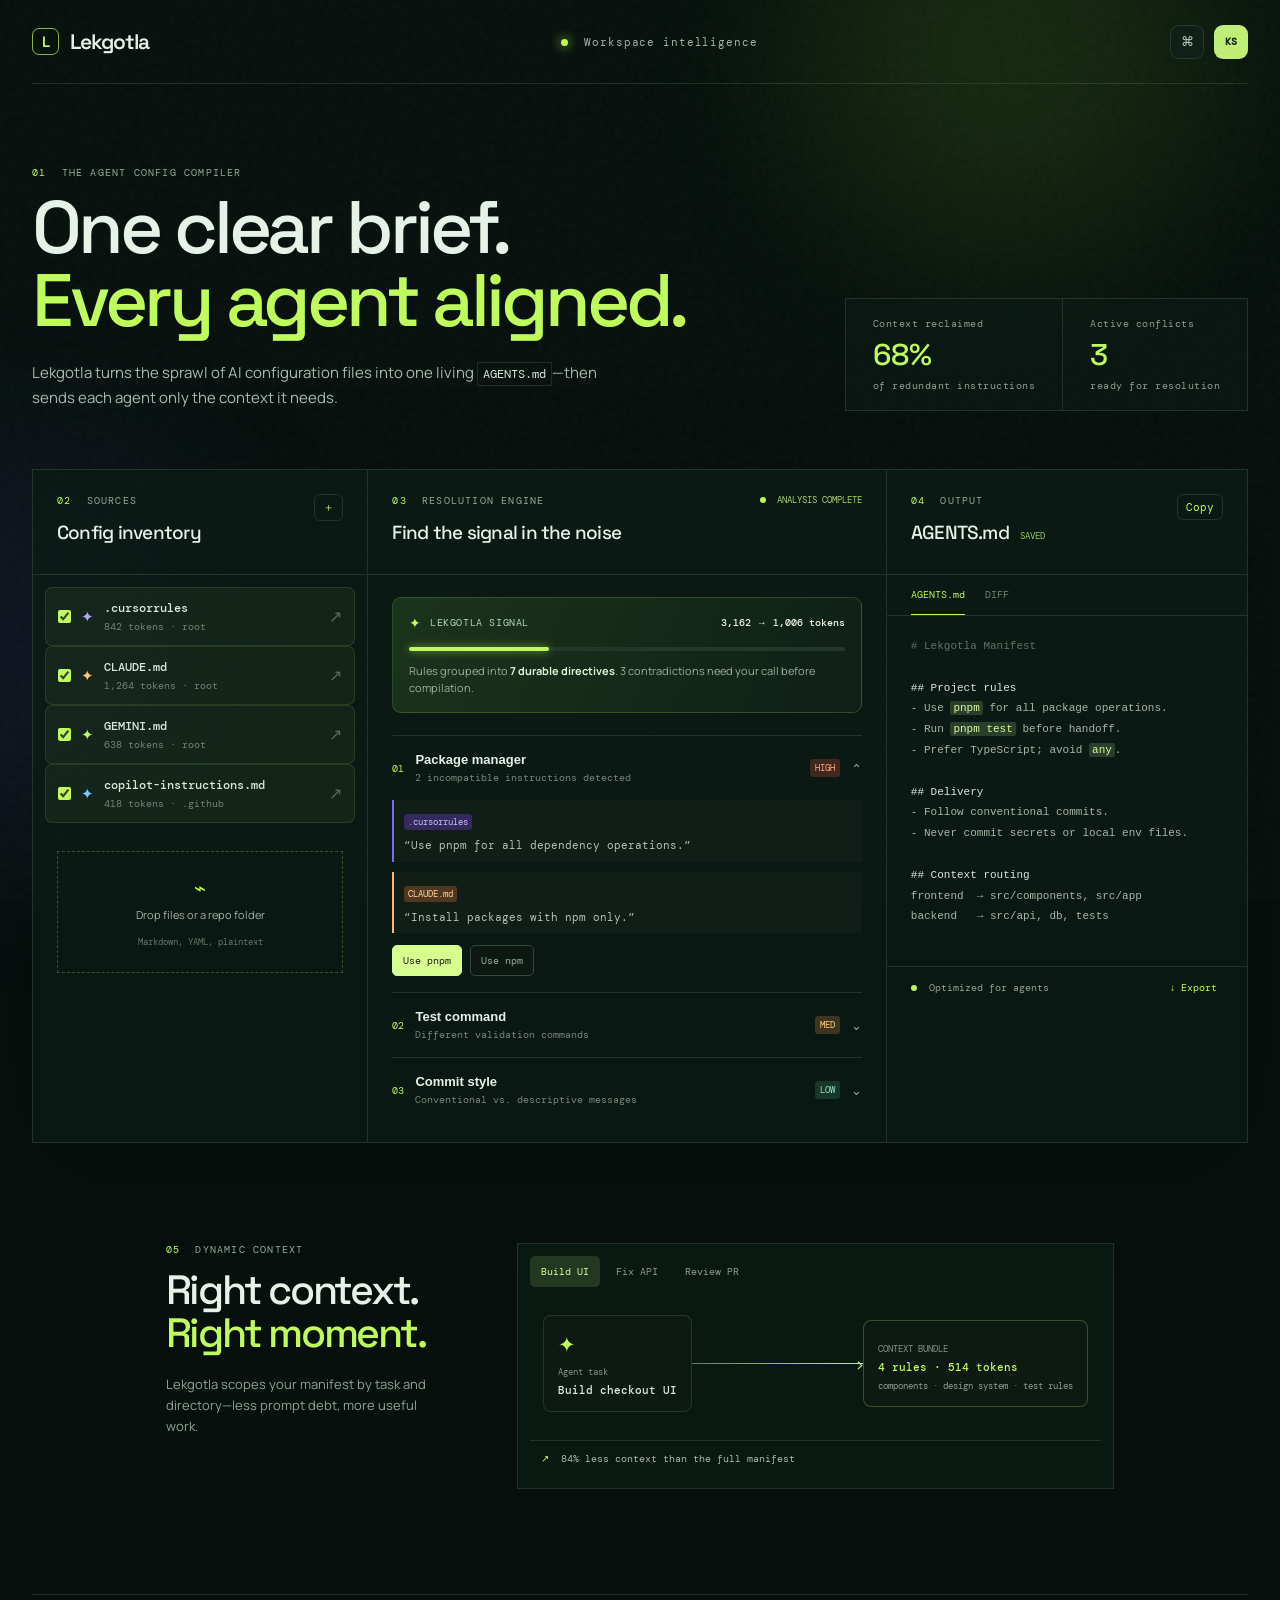
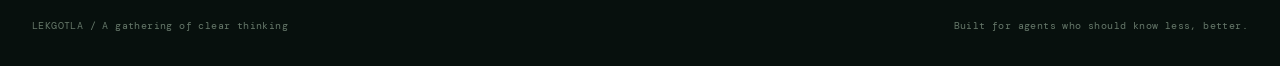
==== frontend/index.html @ 3e6b72fc "Refactor: structure repository into frontend and backend directories" ====
<!doctype html>
<html lang="en">
  <head>
    <meta charset="UTF-8" />
    <meta name="viewport" content="width=device-width, initial-scale=1.0" />
    <meta name="theme-color" content="#07100d" />
    <title>Lekgotla — Context, resolved.</title>
    <link rel="preconnect" href="https://fonts.googleapis.com" />
    <link rel="preconnect" href="https://fonts.gstatic.com" crossorigin />
    <link href="https://fonts.googleapis.com/css2?family=DM+Mono:wght@400;500&family=Manrope:wght@400;500;600;700;800&family=Space+Grotesk:wght@400;500;600;700&display=swap" rel="stylesheet" />
    <link rel="stylesheet" href="./style.css" />
  </head>
  <body>
    <div class="noise"></div>
    <div class="orb orb-one"></div><div class="orb orb-two"></div>
    <main class="shell">
      <nav>
        <a class="brand" href="#"><span class="brand-mark">L</span><span>Lekgotla</span></a>
        <div class="nav-center"><span class="live-dot"></span> Workspace intelligence</div>
        <div class="nav-right"><button class="icon-button" aria-label="Settings">⌘</button><button class="avatar">KS</button></div>
      </nav>

      <section class="hero">
        <div>
          <p class="eyebrow"><span>01</span> THE AGENT CONFIG COMPILER</p>
          <h1>One clear brief.<br /><em>Every agent aligned.</em></h1>
          <p class="lede">Lekgotla turns the sprawl of AI configuration files into one living <code>AGENTS.md</code>—then sends each agent only the context it needs.</p>
        </div>
        <div class="hero-stats">
          <div><span>Context reclaimed</span><strong id="reclaimed">68%</strong><small>of redundant instructions</small></div>
          <div><span>Active conflicts</span><strong id="conflictStat">3</strong><small>ready for resolution</small></div>
        </div>
      </section>

      <section class="workspace-grid">
        <aside class="panel sources-panel">
          <div class="panel-heading"><div><p class="eyebrow"><span>02</span> SOURCES</p><h2>Config inventory</h2></div><button class="add-button" id="addSource">＋</button></div>
          <div class="source-list" id="sourceList">
            <label class="source selected"><input type="checkbox" checked data-tokens="842" /><span class="file-icon violet">✦</span><span><b>.cursorrules</b><small>842 tokens · root</small></span><i>↗</i></label>
            <label class="source selected"><input type="checkbox" checked data-tokens="1264" /><span class="file-icon orange">✦</span><span><b>CLAUDE.md</b><small>1,264 tokens · root</small></span><i>↗</i></label>
            <label class="source selected"><input type="checkbox" checked data-tokens="638" /><span class="file-icon lime">✦</span><span><b>GEMINI.md</b><small>638 tokens · root</small></span><i>↗</i></label>
            <label class="source selected"><input type="checkbox" checked data-tokens="418" /><span class="file-icon blue">✦</span><span><b>copilot-instructions.md</b><small>418 tokens · .github</small></span><i>↗</i></label>
          </div>
          <div class="dropzone" id="dropzone">
            <span>⌁</span>
            <p>Drop files or a repo folder</p>
            <small>Markdown, YAML, plaintext</small>
            <input type="file" id="fileInput" multiple style="display: none;" />
          </div>
        </aside>

        <section class="panel merge-panel">
          <div class="panel-heading"><div><p class="eyebrow"><span>03</span> RESOLUTION ENGINE</p><h2>Find the signal in the noise</h2></div><span class="status"><span></span> ANALYSIS COMPLETE</span></div>
          <div class="signal-card">
            <div class="signal-top"><span class="spark">✦</span><span>LEKGOTLA SIGNAL</span><strong id="tokenReadout">3,162 → 1,006 tokens</strong></div>
            <div class="bar"><span></span></div>
            <p>Rules grouped into <b>7 durable directives</b>. 3 contradictions need your call before compilation.</p>
          </div>
          <div class="conflicts" id="conflicts">
            <article class="conflict open"><button class="conflict-head"><span class="number">01</span><span><b>Package manager</b><small>2 incompatible instructions detected</small></span><span class="severity high">HIGH</span><span class="chevron">⌄</span></button><div class="conflict-body"><div><span class="rule-source cursor">.cursorrules</span><p>“Use pnpm for all dependency operations.”</p></div><div><span class="rule-source claude">CLAUDE.md</span><p>“Install packages with npm only.”</p></div><div class="decision"><button class="choice active" data-rule="pnpm">Use pnpm</button><button class="choice" data-rule="npm">Use npm</button></div></div></article>
            <article class="conflict"><button class="conflict-head"><span class="number">02</span><span><b>Test command</b><small>Different validation commands</small></span><span class="severity medium">MED</span><span class="chevron">⌄</span></button><div class="conflict-body"><p>Choose a canonical test command for the generated manifest.</p><div class="decision"><button class="choice active">pnpm test</button><button class="choice">npm test</button></div></div></article>
            <article class="conflict"><button class="conflict-head"><span class="number">03</span><span><b>Commit style</b><small>Conventional vs. descriptive messages</small></span><span class="severity low">LOW</span><span class="chevron">⌄</span></button><div class="conflict-body"><p>Keep the scoped conventional commit convention.</p></div></article>
          </div>
        </section>

        <aside class="panel manifest-panel">
          <div class="panel-heading"><div><p class="eyebrow"><span>04</span> OUTPUT</p><h2>AGENTS.md <span class="saved">SAVED</span></h2></div><button class="copy-button" id="copyManifest">Copy</button></div>
          <div class="file-tabs"><span class="active">AGENTS.md</span><span>DIFF</span></div>
          <pre id="manifest"><code><i># Lekgotla Manifest</i>

<b>## Project rules</b>
- Use <mark>pnpm</mark> for all package operations.
- Run <mark>pnpm test</mark> before handoff.
- Prefer TypeScript; avoid <mark>any</mark>.

<b>## Delivery</b>
- Follow conventional commits.
- Never commit secrets or local env files.

<b>## Context routing</b>
frontend  → src/components, src/app
backend   → src/api, db, tests</code></pre>
          <div class="manifest-footer"><span><i></i> Optimized for agents</span><button id="downloadManifest">↓ Export</button></div>
        </aside>
      </section>

      <section class="routing">
        <div class="routing-copy"><p class="eyebrow"><span>05</span> DYNAMIC CONTEXT</p><h2>Right context.<br /><em>Right moment.</em></h2><p>Lekgotla scopes your manifest by task and directory—less prompt debt, more useful work.</p></div>
        <div class="route-demo panel">
          <div class="task-tabs"><button class="task active" data-task="ui">Build UI</button><button class="task" data-task="api">Fix API</button><button class="task" data-task="review">Review PR</button></div>
          <div class="route-flow"><div class="agent-node">✦<span>Agent task</span><b id="taskName">Build checkout UI</b></div><div class="flow-line"></div><div class="context-node"><span>CONTEXT BUNDLE</span><strong id="bundleCount">4 rules · 514 tokens</strong><p id="bundleText">components · design system · test rules</p></div></div>
          <div class="route-note" id="routeNote"><span>↗</span> 84% less context than the full manifest</div>
        </div>
      </section>

      <footer><span>LEKGOTLA / A gathering of clear thinking</span><span>Built for agents who should know less, better.</span></footer>
    </main>
    <script src="./script.js"></script>
  </body>
</html>
---- frontend/style.css ----
:root{--ink:#e6f1e7;--muted:#93a396;--line:rgba(198,230,203,.13);--panel:rgba(12,27,21,.82);--lime:#befb5b;--violet:#b6a5ff;--orange:#ffc37c}*{box-sizing:border-box}body{margin:0;background:#07100d;color:var(--ink);font-family:Manrope,Arial,sans-serif;min-height:100vh}.noise{pointer-events:none;position:fixed;inset:0;opacity:.04;background-image:url("data:image/svg+xml,%3Csvg viewBox='0 0 160 160' xmlns='http://www.w3.org/2000/svg'%3E%3Cfilter id='n'%3E%3CfeTurbulence type='fractalNoise' baseFrequency='.95' numOctaves='3' stitchTiles='stitch'/%3E%3C/filter%3E%3Crect width='100%25' height='100%25' filter='url(%23n)' opacity='.8'/%3E%3C/svg%3E")}.orb{position:fixed;width:420px;height:420px;border-radius:50%;filter:blur(90px);opacity:.1;pointer-events:none}.orb-one{top:-160px;right:5%;background:#a3ff31}.orb-two{bottom:5%;left:-180px;background:#6956e7}.shell{max-width:1480px;margin:auto;padding:0 32px;position:relative}nav{height:84px;border-bottom:1px solid var(--line);display:flex;align-items:center;justify-content:space-between}.brand{display:flex;gap:11px;align-items:center;color:var(--ink);font:600 21px 'Space Grotesk';text-decoration:none;letter-spacing:-1px}.brand-mark{display:grid;place-items:center;border:1px solid rgba(190,251,91,.7);color:var(--lime);width:27px;height:27px;font-size:15px;border-radius:7px}.nav-center{font:11px 'DM Mono';color:#a6b4a7;letter-spacing:.08em}.live-dot{width:7px;height:7px;background:var(--lime);display:inline-block;border-radius:50%;margin-right:8px;box-shadow:0 0 12px var(--lime)}.nav-right{display:flex;gap:10px}.icon-button,.avatar{border:1px solid var(--line);background:#102018;color:#bdd3c0;border-radius:9px;width:34px;height:34px}.avatar{background:#bfef75;color:#112010;font:700 10px 'DM Mono'}.hero{padding:82px 0 58px;display:flex;justify-content:space-between;align-items:end}.eyebrow{font:10px 'DM Mono';color:#95aa98;letter-spacing:.12em;margin:0 0 13px}.eyebrow span{color:var(--lime);margin-right:8px}h1,h2{font-family:'Space Grotesk';letter-spacing:-.055em;margin:0}h1{font-size:clamp(46px,5.8vw,82px);line-height:.98;font-weight:500}em{font-style:normal;color:var(--lime)}.lede{color:#aab9ad;font-size:15px;line-height:1.65;max-width:580px;margin:24px 0 0}.lede code{color:#d7e9d8;font:12px 'DM Mono';border:1px solid var(--line);padding:3px 5px}.hero-stats{display:flex;border:1px solid var(--line);background:rgba(13,28,22,.6)}.hero-stats div{padding:18px 27px;min-width:152px}.hero-stats div+div{border-left:1px solid var(--line)}.hero-stats span,.hero-stats small{display:block;font:10px 'DM Mono';letter-spacing:.05em;color:#90a091}.hero-stats strong{font:500 30px 'Space Grotesk';display:block;margin:5px 0;color:var(--lime)}.workspace-grid{display:grid;grid-template-columns:1fr 1.55fr 1.08fr;border:1px solid var(--line);background:var(--panel);box-shadow:0 24px 100px rgba(0,0,0,.18)}.panel{min-width:0}.workspace-grid>.panel+.panel{border-left:1px solid var(--line)}.panel-heading{min-height:105px;padding:24px 24px 18px;display:flex;align-items:flex-start;justify-content:space-between;border-bottom:1px solid var(--line)}.panel-heading h2{font-size:19px;font-weight:500;letter-spacing:-.04em}.add-button,.copy-button{border:1px solid var(--line);background:transparent;color:var(--lime);border-radius:6px;padding:5px 8px;font:11px 'DM Mono';cursor:pointer}.source-list{padding:12px}.source{display:flex;align-items:center;gap:10px;padding:12px;border:1px solid transparent;cursor:pointer;border-radius:7px}.source:hover,.source.selected{background:rgba(174,236,105,.06);border-color:rgba(174,236,105,.12)}.source input{accent-color:var(--lime);margin:0}.file-icon{font-size:15px}.violet{color:var(--violet)}.orange{color:var(--orange)}.lime{color:var(--lime)}.blue{color:#7dc7ff}.source b{display:block;font:500 12px 'DM Mono';color:#dce8dd}.source small{font:10px 'DM Mono';color:#718477;margin-top:4px;display:block}.source i{font-style:normal;color:#586a5e;margin-left:auto}.dropzone{border:1px dashed rgba(190,251,91,.25);margin:16px 24px;padding:22px 10px;text-align:center;color:#a3b2a5}.dropzone span{color:var(--lime);font-size:20px}.dropzone p{font-size:11px;margin:6px 0}.dropzone small{font:9px 'DM Mono';color:#627669}.status{font:9px 'DM Mono';color:#a9d376;white-space:nowrap}.status span{display:inline-block;width:6px;height:6px;background:var(--lime);border-radius:50%;margin-right:6px}.signal-card{margin:22px 24px;padding:16px;background:linear-gradient(115deg,rgba(152,255,88,.12),rgba(25,48,34,.3));border:1px solid rgba(190,251,91,.19);border-radius:9px}.signal-top{display:flex;gap:8px;align-items:center;font:10px 'DM Mono';letter-spacing:.06em;color:#b9d5ba}.signal-top .spark{color:var(--lime);font-size:14px}.signal-top strong{font-weight:500;color:#eff9e9;margin-left:auto;letter-spacing:0}.bar{height:4px;background:#23382a;margin:15px 0 11px;border-radius:3px}.bar span{display:block;width:32%;height:100%;background:var(--lime);border-radius:inherit;box-shadow:0 0 9px rgba(190,251,91,.6)}.signal-card p{font-size:11px;color:#9faea2;line-height:1.55;margin:0}.signal-card b{color:#dcf2d5}.conflicts{padding:0 24px 20px}.conflict{border-top:1px solid var(--line)}.conflict-head{width:100%;border:0;background:transparent;color:var(--ink);padding:16px 0;display:flex;align-items:center;text-align:left;cursor:pointer;gap:11px}.number{font:10px 'DM Mono';color:var(--lime)}.conflict-head b{display:block;font-size:13px;font-weight:600}.conflict-head small{font:10px 'DM Mono';color:#75877a;display:block;margin-top:4px}.severity{font:9px 'DM Mono';margin-left:auto;padding:3px 5px;border-radius:3px}.high{color:#ffab82;background:#40281f}.medium{color:#ffd17c;background:#3d3521}.low{color:#9adfc3;background:#17372b}.chevron{color:#94aa97;transition:.2s}.conflict-body{display:none;padding:0 0 16px;gap:10px}.open .conflict-body{display:grid}.open .chevron{transform:rotate(180deg)}.conflict-body>div:not(.decision){border-left:2px solid #8069eb;background:#111e18;padding:8px 10px}.conflict-body>div:nth-child(2){border-left-color:#ffb96f}.rule-source{font:9px 'DM Mono';padding:2px 4px;border-radius:3px}.cursor{background:#33295a;color:#c9beff}.claude{background:#503720;color:#ffd5a0}.conflict-body p{font:11px 'DM Mono';line-height:1.5;color:#b4c2b5;margin:7px 0 0}.decision{display:flex;gap:8px;margin-top:2px}.choice{background:#0d1812;border:1px solid #32483a;color:#9cad9f;font:10px 'DM Mono';padding:8px 10px;border-radius:5px;cursor:pointer}.choice.active{background:#d7ff90;color:#172212;border-color:#d7ff90}.saved{font:9px 'DM Mono';color:#91cc5d;letter-spacing:0;margin-left:7px}.file-tabs{display:flex;gap:20px;border-bottom:1px solid var(--line);padding:0 24px}.file-tabs span{font:10px 'DM Mono';padding:13px 0;color:#75887a}.file-tabs .active{color:var(--lime);border-bottom:1px solid var(--lime)}pre{margin:0;white-space:pre-wrap;min-height:350px;padding:20px 24px;overflow:auto;font:11px/1.8 'DM Mono';color:#a7b7a8}pre i{color:#5d7463;font-style:normal}pre b{color:#dce7dd;font-weight:500}pre span{display:block;color:#aabaaa}pre mark{background:#293f2c;color:#d9fb9e;padding:1px 3px;border-radius:2px}.manifest-footer{border-top:1px solid var(--line);padding:13px 24px;display:flex;align-items:center;justify-content:space-between;font:10px 'DM Mono';color:#91a392}.manifest-footer i{width:6px;height:6px;border-radius:50%;background:var(--lime);display:inline-block;margin-right:6px}.manifest-footer button{border:0;color:var(--lime);font:10px 'DM Mono';background:transparent;cursor:pointer}.routing{display:grid;grid-template-columns:1fr 2.2fr;gap:80px;padding:100px 11% 105px}.routing-copy h2{font-size:41px;line-height:1.04;font-weight:500}.routing-copy>p:last-child{font-size:13px;line-height:1.6;color:#90a393;margin-top:20px}.route-demo{padding:12px;border:1px solid var(--line);background:rgba(13,29,22,.72);align-self:center}.task-tabs{display:flex;gap:5px}.task{border:0;background:transparent;color:#8c9f90;font:10px 'DM Mono';padding:9px 11px;cursor:pointer;border-radius:5px}.task.active{color:#dfff9c;background:#233820}.route-flow{padding:28px 13px;display:flex;align-items:center;justify-content:center}.agent-node,.context-node{border:1px solid var(--line);padding:14px;border-radius:8px;background:#0d1912}.agent-node{font-size:21px;color:var(--lime);min-width:135px}.agent-node span,.context-node span{font:9px 'DM Mono';color:#819484;display:block;margin-top:8px}.agent-node b,.context-node strong{font:500 11px 'DM Mono';display:block;margin-top:5px;color:#dcecdc}.flow-line{height:1px;flex:1;min-width:35px;background:linear-gradient(90deg,#657d69,var(--lime));position:relative}.flow-line:after{content:'›';position:absolute;color:var(--lime);right:-2px;top:-11px;font-size:18px}.context-node{min-width:190px;border-color:rgba(190,251,91,.25)}.context-node strong{color:var(--lime)}.context-node p{font:9px 'DM Mono';color:#8fa190;margin:6px 0 0}.route-note{border-top:1px solid var(--line);padding:11px;color:#a8bcaa;font:10px 'DM Mono'}.route-note span{color:var(--lime);margin-right:6px}footer{border-top:1px solid var(--line);padding:24px 0 34px;display:flex;justify-content:space-between;color:#66786a;font:10px 'DM Mono';letter-spacing:.04em}@media(max-width:1050px){.workspace-grid{grid-template-columns:1fr 1.5fr}.manifest-panel{grid-column:1/-1;border-left:0!important;border-top:1px solid var(--line)}.hero{gap:30px}.routing{padding-left:0;padding-right:0}}@media(max-width:680px){.shell{padding:0 18px}.nav-center{display:none}.hero{padding:52px 0 38px;display:block}.hero-stats{margin-top:30px;width:max-content}.workspace-grid,.routing{display:block}.workspace-grid>.panel+.panel{border-left:0;border-top:1px solid var(--line)}.routing{padding:60px 0}.route-demo{margin-top:28px}.route-flow{padding:24px 0}.context-node{min-width:0}.hero-stats div{padding:14px}.hero-stats strong{font-size:24px}footer{gap:15px;flex-direction:column}}.dropzone.dragover{border-color:var(--lime);background:rgba(190,251,91,.08);color:#fff}
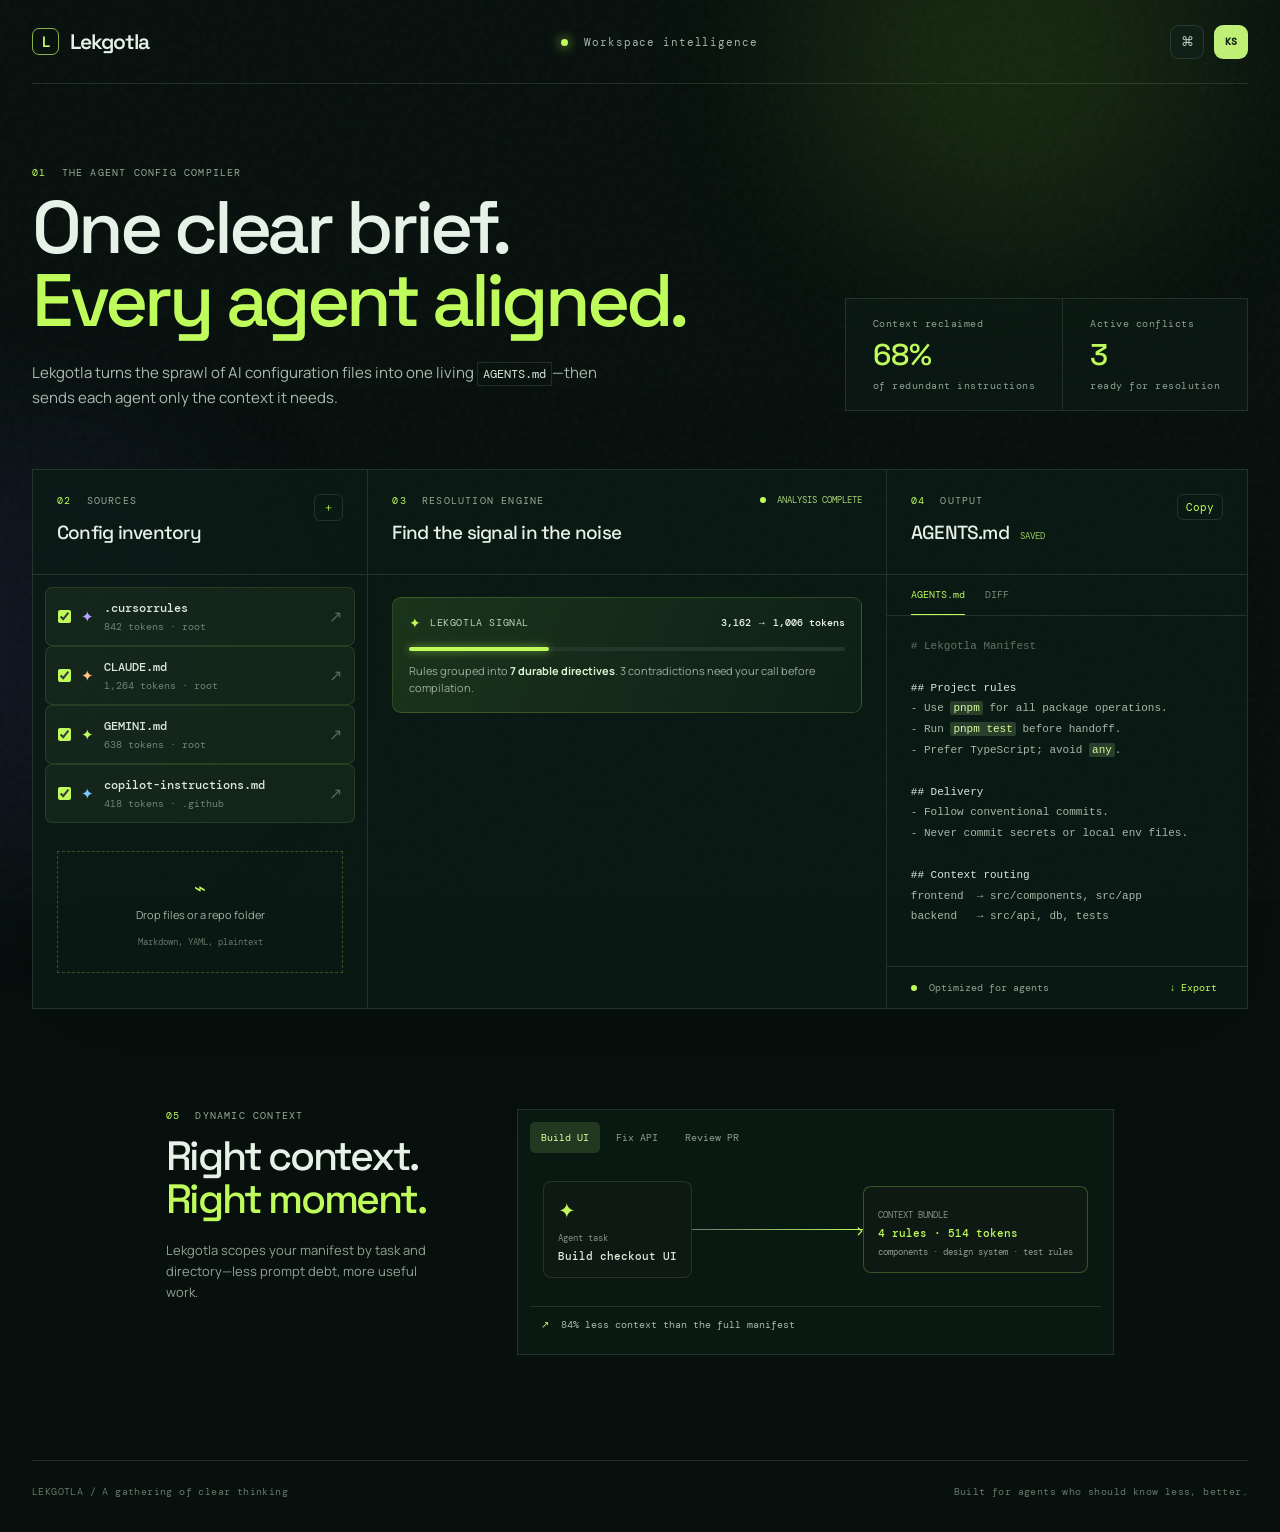
==== commit a219bf68: "Fix: resolve all blockers and high/medium bugs" ====
--- a/frontend/index.html
+++ b/frontend/index.html
@@ -54,12 +54,10 @@
           <div class="signal-card">
             <div class="signal-top"><span class="spark">✦</span><span>LEKGOTLA SIGNAL</span><strong id="tokenReadout">3,162 → 1,006 tokens</strong></div>
             <div class="bar"><span></span></div>
-            <p>Rules grouped into <b>7 durable directives</b>. 3 contradictions need your call before compilation.</p>
+            <p id="signalText">Rules grouped into <b>7 durable directives</b>. 3 contradictions need your call before compilation.</p>
           </div>
           <div class="conflicts" id="conflicts">
-            <article class="conflict open"><button class="conflict-head"><span class="number">01</span><span><b>Package manager</b><small>2 incompatible instructions detected</small></span><span class="severity high">HIGH</span><span class="chevron">⌄</span></button><div class="conflict-body"><div><span class="rule-source cursor">.cursorrules</span><p>“Use pnpm for all dependency operations.”</p></div><div><span class="rule-source claude">CLAUDE.md</span><p>“Install packages with npm only.”</p></div><div class="decision"><button class="choice active" data-rule="pnpm">Use pnpm</button><button class="choice" data-rule="npm">Use npm</button></div></div></article>
-            <article class="conflict"><button class="conflict-head"><span class="number">02</span><span><b>Test command</b><small>Different validation commands</small></span><span class="severity medium">MED</span><span class="chevron">⌄</span></button><div class="conflict-body"><p>Choose a canonical test command for the generated manifest.</p><div class="decision"><button class="choice active">pnpm test</button><button class="choice">npm test</button></div></div></article>
-            <article class="conflict"><button class="conflict-head"><span class="number">03</span><span><b>Commit style</b><small>Conventional vs. descriptive messages</small></span><span class="severity low">LOW</span><span class="chevron">⌄</span></button><div class="conflict-body"><p>Keep the scoped conventional commit convention.</p></div></article>
+            <!-- Dynamically populated -->
           </div>
         </section>
 
--- a/frontend/style.css
+++ b/frontend/style.css
@@ -1 +1 @@
-:root{--ink:#e6f1e7;--muted:#93a396;--line:rgba(198,230,203,.13);--panel:rgba(12,27,21,.82);--lime:#befb5b;--violet:#b6a5ff;--orange:#ffc37c}*{box-sizing:border-box}body{margin:0;background:#07100d;color:var(--ink);font-family:Manrope,Arial,sans-serif;min-height:100vh}.noise{pointer-events:none;position:fixed;inset:0;opacity:.04;background-image:url("data:image/svg+xml,%3Csvg viewBox='0 0 160 160' xmlns='http://www.w3.org/2000/svg'%3E%3Cfilter id='n'%3E%3CfeTurbulence type='fractalNoise' baseFrequency='.95' numOctaves='3' stitchTiles='stitch'/%3E%3C/filter%3E%3Crect width='100%25' height='100%25' filter='url(%23n)' opacity='.8'/%3E%3C/svg%3E")}.orb{position:fixed;width:420px;height:420px;border-radius:50%;filter:blur(90px);opacity:.1;pointer-events:none}.orb-one{top:-160px;right:5%;background:#a3ff31}.orb-two{bottom:5%;left:-180px;background:#6956e7}.shell{max-width:1480px;margin:auto;padding:0 32px;position:relative}nav{height:84px;border-bottom:1px solid var(--line);display:flex;align-items:center;justify-content:space-between}.brand{display:flex;gap:11px;align-items:center;color:var(--ink);font:600 21px 'Space Grotesk';text-decoration:none;letter-spacing:-1px}.brand-mark{display:grid;place-items:center;border:1px solid rgba(190,251,91,.7);color:var(--lime);width:27px;height:27px;font-size:15px;border-radius:7px}.nav-center{font:11px 'DM Mono';color:#a6b4a7;letter-spacing:.08em}.live-dot{width:7px;height:7px;background:var(--lime);display:inline-block;border-radius:50%;margin-right:8px;box-shadow:0 0 12px var(--lime)}.nav-right{display:flex;gap:10px}.icon-button,.avatar{border:1px solid var(--line);background:#102018;color:#bdd3c0;border-radius:9px;width:34px;height:34px}.avatar{background:#bfef75;color:#112010;font:700 10px 'DM Mono'}.hero{padding:82px 0 58px;display:flex;justify-content:space-between;align-items:end}.eyebrow{font:10px 'DM Mono';color:#95aa98;letter-spacing:.12em;margin:0 0 13px}.eyebrow span{color:var(--lime);margin-right:8px}h1,h2{font-family:'Space Grotesk';letter-spacing:-.055em;margin:0}h1{font-size:clamp(46px,5.8vw,82px);line-height:.98;font-weight:500}em{font-style:normal;color:var(--lime)}.lede{color:#aab9ad;font-size:15px;line-height:1.65;max-width:580px;margin:24px 0 0}.lede code{color:#d7e9d8;font:12px 'DM Mono';border:1px solid var(--line);padding:3px 5px}.hero-stats{display:flex;border:1px solid var(--line);background:rgba(13,28,22,.6)}.hero-stats div{padding:18px 27px;min-width:152px}.hero-stats div+div{border-left:1px solid var(--line)}.hero-stats span,.hero-stats small{display:block;font:10px 'DM Mono';letter-spacing:.05em;color:#90a091}.hero-stats strong{font:500 30px 'Space Grotesk';display:block;margin:5px 0;color:var(--lime)}.workspace-grid{display:grid;grid-template-columns:1fr 1.55fr 1.08fr;border:1px solid var(--line);background:var(--panel);box-shadow:0 24px 100px rgba(0,0,0,.18)}.panel{min-width:0}.workspace-grid>.panel+.panel{border-left:1px solid var(--line)}.panel-heading{min-height:105px;padding:24px 24px 18px;display:flex;align-items:flex-start;justify-content:space-between;border-bottom:1px solid var(--line)}.panel-heading h2{font-size:19px;font-weight:500;letter-spacing:-.04em}.add-button,.copy-button{border:1px solid var(--line);background:transparent;color:var(--lime);border-radius:6px;padding:5px 8px;font:11px 'DM Mono';cursor:pointer}.source-list{padding:12px}.source{display:flex;align-items:center;gap:10px;padding:12px;border:1px solid transparent;cursor:pointer;border-radius:7px}.source:hover,.source.selected{background:rgba(174,236,105,.06);border-color:rgba(174,236,105,.12)}.source input{accent-color:var(--lime);margin:0}.file-icon{font-size:15px}.violet{color:var(--violet)}.orange{color:var(--orange)}.lime{color:var(--lime)}.blue{color:#7dc7ff}.source b{display:block;font:500 12px 'DM Mono';color:#dce8dd}.source small{font:10px 'DM Mono';color:#718477;margin-top:4px;display:block}.source i{font-style:normal;color:#586a5e;margin-left:auto}.dropzone{border:1px dashed rgba(190,251,91,.25);margin:16px 24px;padding:22px 10px;text-align:center;color:#a3b2a5}.dropzone span{color:var(--lime);font-size:20px}.dropzone p{font-size:11px;margin:6px 0}.dropzone small{font:9px 'DM Mono';color:#627669}.status{font:9px 'DM Mono';color:#a9d376;white-space:nowrap}.status span{display:inline-block;width:6px;height:6px;background:var(--lime);border-radius:50%;margin-right:6px}.signal-card{margin:22px 24px;padding:16px;background:linear-gradient(115deg,rgba(152,255,88,.12),rgba(25,48,34,.3));border:1px solid rgba(190,251,91,.19);border-radius:9px}.signal-top{display:flex;gap:8px;align-items:center;font:10px 'DM Mono';letter-spacing:.06em;color:#b9d5ba}.signal-top .spark{color:var(--lime);font-size:14px}.signal-top strong{font-weight:500;color:#eff9e9;margin-left:auto;letter-spacing:0}.bar{height:4px;background:#23382a;margin:15px 0 11px;border-radius:3px}.bar span{display:block;width:32%;height:100%;background:var(--lime);border-radius:inherit;box-shadow:0 0 9px rgba(190,251,91,.6)}.signal-card p{font-size:11px;color:#9faea2;line-height:1.55;margin:0}.signal-card b{color:#dcf2d5}.conflicts{padding:0 24px 20px}.conflict{border-top:1px solid var(--line)}.conflict-head{width:100%;border:0;background:transparent;color:var(--ink);padding:16px 0;display:flex;align-items:center;text-align:left;cursor:pointer;gap:11px}.number{font:10px 'DM Mono';color:var(--lime)}.conflict-head b{display:block;font-size:13px;font-weight:600}.conflict-head small{font:10px 'DM Mono';color:#75877a;display:block;margin-top:4px}.severity{font:9px 'DM Mono';margin-left:auto;padding:3px 5px;border-radius:3px}.high{color:#ffab82;background:#40281f}.medium{color:#ffd17c;background:#3d3521}.low{color:#9adfc3;background:#17372b}.chevron{color:#94aa97;transition:.2s}.conflict-body{display:none;padding:0 0 16px;gap:10px}.open .conflict-body{display:grid}.open .chevron{transform:rotate(180deg)}.conflict-body>div:not(.decision){border-left:2px solid #8069eb;background:#111e18;padding:8px 10px}.conflict-body>div:nth-child(2){border-left-color:#ffb96f}.rule-source{font:9px 'DM Mono';padding:2px 4px;border-radius:3px}.cursor{background:#33295a;color:#c9beff}.claude{background:#503720;color:#ffd5a0}.conflict-body p{font:11px 'DM Mono';line-height:1.5;color:#b4c2b5;margin:7px 0 0}.decision{display:flex;gap:8px;margin-top:2px}.choice{background:#0d1812;border:1px solid #32483a;color:#9cad9f;font:10px 'DM Mono';padding:8px 10px;border-radius:5px;cursor:pointer}.choice.active{background:#d7ff90;color:#172212;border-color:#d7ff90}.saved{font:9px 'DM Mono';color:#91cc5d;letter-spacing:0;margin-left:7px}.file-tabs{display:flex;gap:20px;border-bottom:1px solid var(--line);padding:0 24px}.file-tabs span{font:10px 'DM Mono';padding:13px 0;color:#75887a}.file-tabs .active{color:var(--lime);border-bottom:1px solid var(--lime)}pre{margin:0;white-space:pre-wrap;min-height:350px;padding:20px 24px;overflow:auto;font:11px/1.8 'DM Mono';color:#a7b7a8}pre i{color:#5d7463;font-style:normal}pre b{color:#dce7dd;font-weight:500}pre span{display:block;color:#aabaaa}pre mark{background:#293f2c;color:#d9fb9e;padding:1px 3px;border-radius:2px}.manifest-footer{border-top:1px solid var(--line);padding:13px 24px;display:flex;align-items:center;justify-content:space-between;font:10px 'DM Mono';color:#91a392}.manifest-footer i{width:6px;height:6px;border-radius:50%;background:var(--lime);display:inline-block;margin-right:6px}.manifest-footer button{border:0;color:var(--lime);font:10px 'DM Mono';background:transparent;cursor:pointer}.routing{display:grid;grid-template-columns:1fr 2.2fr;gap:80px;padding:100px 11% 105px}.routing-copy h2{font-size:41px;line-height:1.04;font-weight:500}.routing-copy>p:last-child{font-size:13px;line-height:1.6;color:#90a393;margin-top:20px}.route-demo{padding:12px;border:1px solid var(--line);background:rgba(13,29,22,.72);align-self:center}.task-tabs{display:flex;gap:5px}.task{border:0;background:transparent;color:#8c9f90;font:10px 'DM Mono';padding:9px 11px;cursor:pointer;border-radius:5px}.task.active{color:#dfff9c;background:#233820}.route-flow{padding:28px 13px;display:flex;align-items:center;justify-content:center}.agent-node,.context-node{border:1px solid var(--line);padding:14px;border-radius:8px;background:#0d1912}.agent-node{font-size:21px;color:var(--lime);min-width:135px}.agent-node span,.context-node span{font:9px 'DM Mono';color:#819484;display:block;margin-top:8px}.agent-node b,.context-node strong{font:500 11px 'DM Mono';display:block;margin-top:5px;color:#dcecdc}.flow-line{height:1px;flex:1;min-width:35px;background:linear-gradient(90deg,#657d69,var(--lime));position:relative}.flow-line:after{content:'›';position:absolute;color:var(--lime);right:-2px;top:-11px;font-size:18px}.context-node{min-width:190px;border-color:rgba(190,251,91,.25)}.context-node strong{color:var(--lime)}.context-node p{font:9px 'DM Mono';color:#8fa190;margin:6px 0 0}.route-note{border-top:1px solid var(--line);padding:11px;color:#a8bcaa;font:10px 'DM Mono'}.route-note span{color:var(--lime);margin-right:6px}footer{border-top:1px solid var(--line);padding:24px 0 34px;display:flex;justify-content:space-between;color:#66786a;font:10px 'DM Mono';letter-spacing:.04em}@media(max-width:1050px){.workspace-grid{grid-template-columns:1fr 1.5fr}.manifest-panel{grid-column:1/-1;border-left:0!important;border-top:1px solid var(--line)}.hero{gap:30px}.routing{padding-left:0;padding-right:0}}@media(max-width:680px){.shell{padding:0 18px}.nav-center{display:none}.hero{padding:52px 0 38px;display:block}.hero-stats{margin-top:30px;width:max-content}.workspace-grid,.routing{display:block}.workspace-grid>.panel+.panel{border-left:0;border-top:1px solid var(--line)}.routing{padding:60px 0}.route-demo{margin-top:28px}.route-flow{padding:24px 0}.context-node{min-width:0}.hero-stats div{padding:14px}.hero-stats strong{font-size:24px}footer{gap:15px;flex-direction:column}}.dropzone.dragover{border-color:var(--lime);background:rgba(190,251,91,.08);color:#fff}
+:root{--ink:#e6f1e7;--muted:#93a396;--line:rgba(198,230,203,.13);--panel:rgba(12,27,21,.82);--lime:#befb5b;--violet:#b6a5ff;--orange:#ffc37c}*{box-sizing:border-box}body{margin:0;background:#07100d;color:var(--ink);font-family:Manrope,Arial,sans-serif;min-height:100vh}.noise{pointer-events:none;position:fixed;inset:0;opacity:.04;background-image:url("data:image/svg+xml,%3Csvg viewBox='0 0 160 160' xmlns='http://www.w3.org/2000/svg'%3E%3Cfilter id='n'%3E%3CfeTurbulence type='fractalNoise' baseFrequency='.95' numOctaves='3' stitchTiles='stitch'/%3E%3C/filter%3E%3Crect width='100%25' height='100%25' filter='url(%23n)' opacity='.8'/%3E%3C/svg%3E")}.orb{position:fixed;width:420px;height:420px;border-radius:50%;filter:blur(90px);opacity:.1;pointer-events:none}.orb-one{top:-160px;right:5%;background:#a3ff31}.orb-two{bottom:5%;left:-180px;background:#6956e7}.shell{max-width:1480px;margin:auto;padding:0 32px;position:relative}nav{height:84px;border-bottom:1px solid var(--line);display:flex;align-items:center;justify-content:space-between}.brand{display:flex;gap:11px;align-items:center;color:var(--ink);font:600 21px 'Space Grotesk';text-decoration:none;letter-spacing:-1px}.brand-mark{display:grid;place-items:center;border:1px solid rgba(190,251,91,.7);color:var(--lime);width:27px;height:27px;font-size:15px;border-radius:7px}.nav-center{font:11px 'DM Mono';color:#a6b4a7;letter-spacing:.08em}.live-dot{width:7px;height:7px;background:var(--lime);display:inline-block;border-radius:50%;margin-right:8px;box-shadow:0 0 12px var(--lime)}.nav-right{display:flex;gap:10px}.icon-button,.avatar{border:1px solid var(--line);background:#102018;color:#bdd3c0;border-radius:9px;width:34px;height:34px}.avatar{background:#bfef75;color:#112010;font:700 10px 'DM Mono'}.hero{padding:82px 0 58px;display:flex;justify-content:space-between;align-items:end}.eyebrow{font:10px 'DM Mono';color:#95aa98;letter-spacing:.12em;margin:0 0 13px}.eyebrow span{color:var(--lime);margin-right:8px}h1,h2{font-family:'Space Grotesk';letter-spacing:-.055em;margin:0}h1{font-size:clamp(46px,5.8vw,82px);line-height:.98;font-weight:500}em{font-style:normal;color:var(--lime)}.lede{color:#aab9ad;font-size:15px;line-height:1.65;max-width:580px;margin:24px 0 0}.lede code{color:#d7e9d8;font:12px 'DM Mono';border:1px solid var(--line);padding:3px 5px}.hero-stats{display:flex;border:1px solid var(--line);background:rgba(13,28,22,.6)}.hero-stats div{padding:18px 27px;min-width:152px}.hero-stats div+div{border-left:1px solid var(--line)}.hero-stats span,.hero-stats small{display:block;font:10px 'DM Mono';letter-spacing:.05em;color:#90a091}.hero-stats strong{font:500 30px 'Space Grotesk';display:block;margin:5px 0;color:var(--lime)}.workspace-grid{display:grid;grid-template-columns:1fr 1.55fr 1.08fr;border:1px solid var(--line);background:var(--panel);box-shadow:0 24px 100px rgba(0,0,0,.18)}.panel{min-width:0}.workspace-grid>.panel+.panel{border-left:1px solid var(--line)}.panel-heading{min-height:105px;padding:24px 24px 18px;display:flex;align-items:flex-start;justify-content:space-between;border-bottom:1px solid var(--line)}.panel-heading h2{font-size:19px;font-weight:500;letter-spacing:-.04em}.add-button,.copy-button{border:1px solid var(--line);background:transparent;color:var(--lime);border-radius:6px;padding:5px 8px;font:11px 'DM Mono';cursor:pointer}.source-list{padding:12px}.source{display:flex;align-items:center;gap:10px;padding:12px;border:1px solid transparent;cursor:pointer;border-radius:7px}.source:hover,.source.selected{background:rgba(174,236,105,.06);border-color:rgba(174,236,105,.12)}.source input{accent-color:var(--lime);margin:0}.file-icon{font-size:15px}.violet{color:var(--violet)}.orange{color:var(--orange)}.lime{color:var(--lime)}.blue{color:#7dc7ff}.source b{display:block;font:500 12px 'DM Mono';color:#dce8dd}.source small{font:10px 'DM Mono';color:#718477;margin-top:4px;display:block}.source i{font-style:normal;color:#586a5e;margin-left:auto}.dropzone{border:1px dashed rgba(190,251,91,.25);margin:16px 24px;padding:22px 10px;text-align:center;color:#a3b2a5}.dropzone span{color:var(--lime);font-size:20px}.dropzone p{font-size:11px;margin:6px 0}.dropzone small{font:9px 'DM Mono';color:#627669}.status{font:9px 'DM Mono';color:#a9d376;white-space:nowrap}.status span{display:inline-block;width:6px;height:6px;background:var(--lime);border-radius:50%;margin-right:6px}.signal-card{margin:22px 24px;padding:16px;background:linear-gradient(115deg,rgba(152,255,88,.12),rgba(25,48,34,.3));border:1px solid rgba(190,251,91,.19);border-radius:9px}.signal-top{display:flex;gap:8px;align-items:center;font:10px 'DM Mono';letter-spacing:.06em;color:#b9d5ba}.signal-top .spark{color:var(--lime);font-size:14px}.signal-top strong{font-weight:500;color:#eff9e9;margin-left:auto;letter-spacing:0}.bar{height:4px;background:#23382a;margin:15px 0 11px;border-radius:3px}.bar span{display:block;width:32%;height:100%;background:var(--lime);border-radius:inherit;box-shadow:0 0 9px rgba(190,251,91,.6)}.signal-card p{font-size:11px;color:#9faea2;line-height:1.55;margin:0}.signal-card b{color:#dcf2d5}.conflicts{padding:0 24px 20px}.conflict{border-top:1px solid var(--line)}.conflict-head{width:100%;border:0;background:transparent;color:var(--ink);padding:16px 0;display:flex;align-items:center;text-align:left;cursor:pointer;gap:11px}.number{font:10px 'DM Mono';color:var(--lime)}.conflict-head b{display:block;font-size:13px;font-weight:600}.conflict-head small{font:10px 'DM Mono';color:#75877a;display:block;margin-top:4px}.severity{font:9px 'DM Mono';margin-left:auto;padding:3px 5px;border-radius:3px}.high{color:#ffab82;background:#40281f}.medium{color:#ffd17c;background:#3d3521}.low{color:#9adfc3;background:#17372b}.chevron{color:#94aa97;transition:.2s}.conflict-body{display:none;padding:0 0 16px;gap:10px}.open .conflict-body{display:grid}.open .chevron{transform:rotate(180deg)}.conflict-body>div:not(.decision){border-left:2px solid #8069eb;background:#111e18;padding:8px 10px}.conflict-body>div:nth-child(2){border-left-color:#ffb96f}.rule-source{font:9px 'DM Mono';padding:2px 4px;border-radius:3px}.cursor{background:#33295a;color:#c9beff}.claude{background:#503720;color:#ffd5a0}.conflict-body p{font:11px 'DM Mono';line-height:1.5;color:#b4c2b5;margin:7px 0 0}.decision{display:flex;gap:8px;margin-top:2px}.choice{background:#0d1812;border:1px solid #32483a;color:#9cad9f;font:10px 'DM Mono';padding:8px 10px;border-radius:5px;cursor:pointer}.choice.active{background:#d7ff90;color:#172212;border-color:#d7ff90}.saved{font:9px 'DM Mono';color:#91cc5d;letter-spacing:0;margin-left:7px}.file-tabs{display:flex;gap:20px;border-bottom:1px solid var(--line);padding:0 24px}.file-tabs span{font:10px 'DM Mono';padding:13px 0;color:#75887a}.file-tabs .active{color:var(--lime);border-bottom:1px solid var(--lime)}pre{margin:0;white-space:pre-wrap;min-height:350px;padding:20px 24px;overflow:auto;font:11px/1.8 'DM Mono';color:#a7b7a8}pre i{color:#5d7463;font-style:normal}pre b{color:#dce7dd;font-weight:500}pre span{display:block;color:#aabaaa}pre mark{background:#293f2c;color:#d9fb9e;padding:1px 3px;border-radius:2px}.manifest-footer{border-top:1px solid var(--line);padding:13px 24px;display:flex;align-items:center;justify-content:space-between;font:10px 'DM Mono';color:#91a392}.manifest-footer i{width:6px;height:6px;border-radius:50%;background:var(--lime);display:inline-block;margin-right:6px}.manifest-footer button{border:0;color:var(--lime);font:10px 'DM Mono';background:transparent;cursor:pointer}.routing{display:grid;grid-template-columns:1fr 2.2fr;gap:80px;padding:100px 11% 105px}.routing-copy h2{font-size:41px;line-height:1.04;font-weight:500}.routing-copy>p:last-child{font-size:13px;line-height:1.6;color:#90a393;margin-top:20px}.route-demo{padding:12px;border:1px solid var(--line);background:rgba(13,29,22,.72);align-self:center}.task-tabs{display:flex;gap:5px}.task{border:0;background:transparent;color:#8c9f90;font:10px 'DM Mono';padding:9px 11px;cursor:pointer;border-radius:5px}.task.active{color:#dfff9c;background:#233820}.route-flow{padding:28px 13px;display:flex;align-items:center;justify-content:center}.agent-node,.context-node{border:1px solid var(--line);padding:14px;border-radius:8px;background:#0d1912}.agent-node{font-size:21px;color:var(--lime);min-width:135px}.agent-node span,.context-node span{font:9px 'DM Mono';color:#819484;display:block;margin-top:8px}.agent-node b,.context-node strong{font:500 11px 'DM Mono';display:block;margin-top:5px;color:#dcecdc}.flow-line{height:1px;flex:1;min-width:35px;background:linear-gradient(90deg,#657d69,var(--lime));position:relative}.flow-line:after{content:'›';position:absolute;color:var(--lime);right:-2px;top:-11px;font-size:18px}.context-node{min-width:190px;border-color:rgba(190,251,91,.25)}.context-node strong{color:var(--lime)}.context-node p{font:9px 'DM Mono';color:#8fa190;margin:6px 0 0}.route-note{border-top:1px solid var(--line);padding:11px;color:#a8bcaa;font:10px 'DM Mono'}.route-note span{color:var(--lime);margin-right:6px}footer{border-top:1px solid var(--line);padding:24px 0 34px;display:flex;justify-content:space-between;color:#66786a;font:10px 'DM Mono';letter-spacing:.04em}@media(max-width:1050px){.workspace-grid{grid-template-columns:1fr 1.5fr}.manifest-panel{grid-column:1/-1;border-left:0!important;border-top:1px solid var(--line)}.hero{gap:30px}.routing{padding-left:0;padding-right:0}}@media(max-width:680px){.shell{padding:0 18px}.nav-center{display:none}.hero{padding:52px 0 38px;display:block}.hero-stats{margin-top:30px;width:max-content}.workspace-grid,.routing{display:block}.workspace-grid>.panel+.panel{border-left:0;border-top:1px solid var(--line)}.routing{padding:60px 0}.route-demo{margin-top:28px}.route-flow{padding:24px 0}.context-node{min-width:0}.hero-stats div{padding:14px}.hero-stats strong{font-size:24px}footer{gap:15px;flex-direction:column}}.dropzone.dragover{border-color:var(--lime);background:rgba(190,251,91,.08);color:#fff}.source-other{background:#102218;color:#9cd4a7}.gemini{background:#1b322a;color:#9cf7bd}
